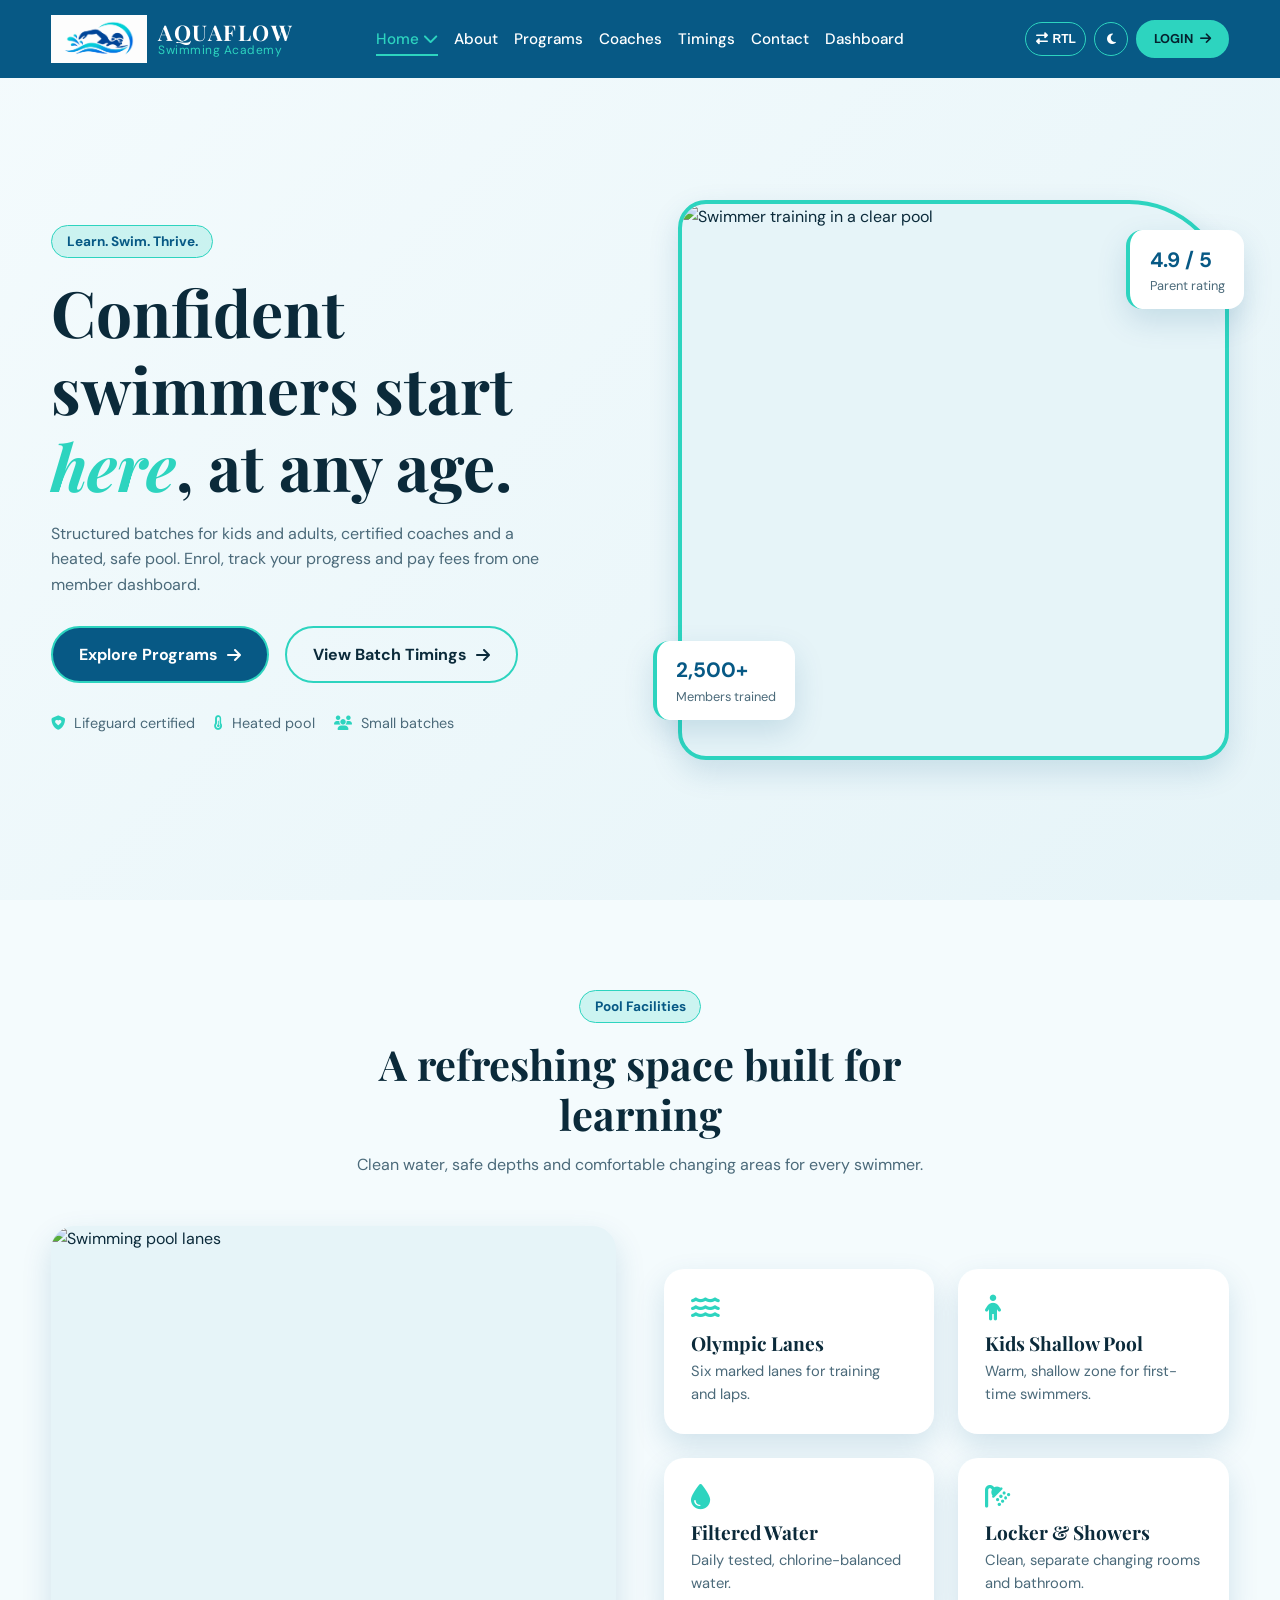
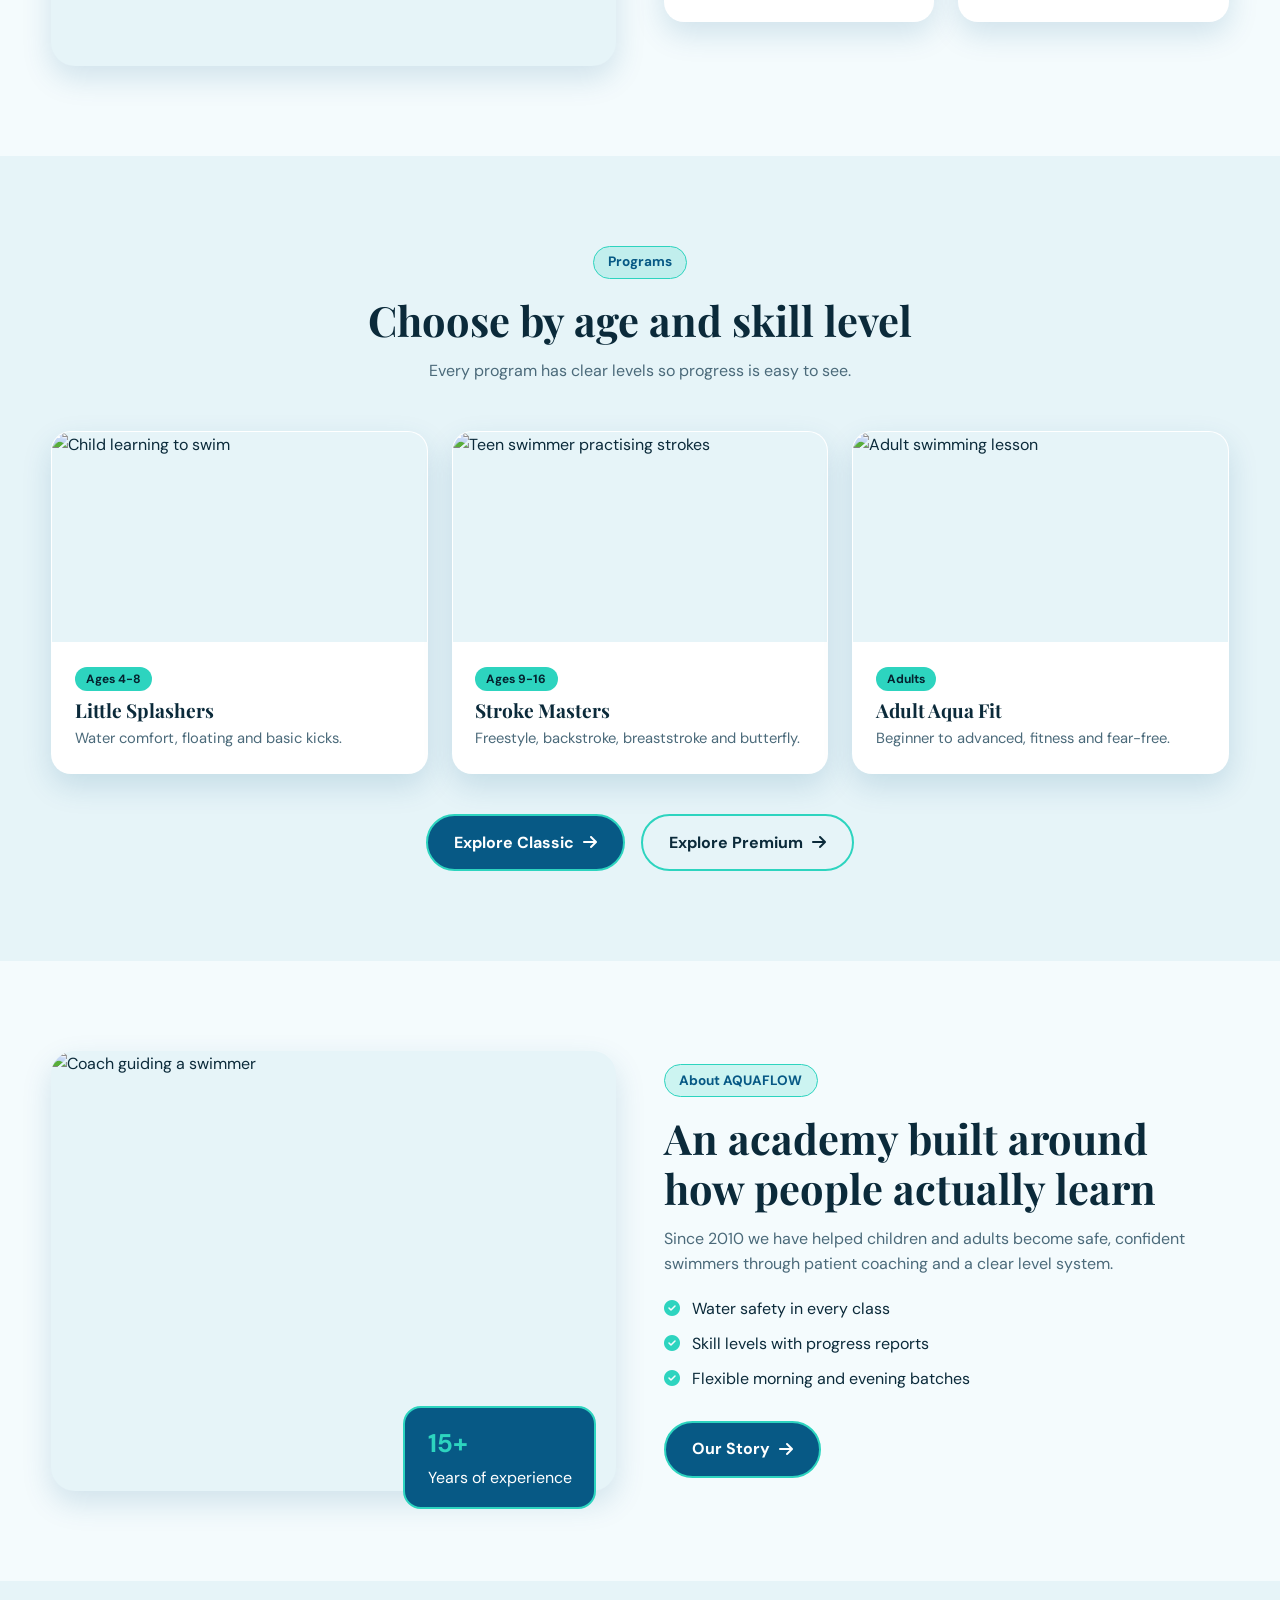
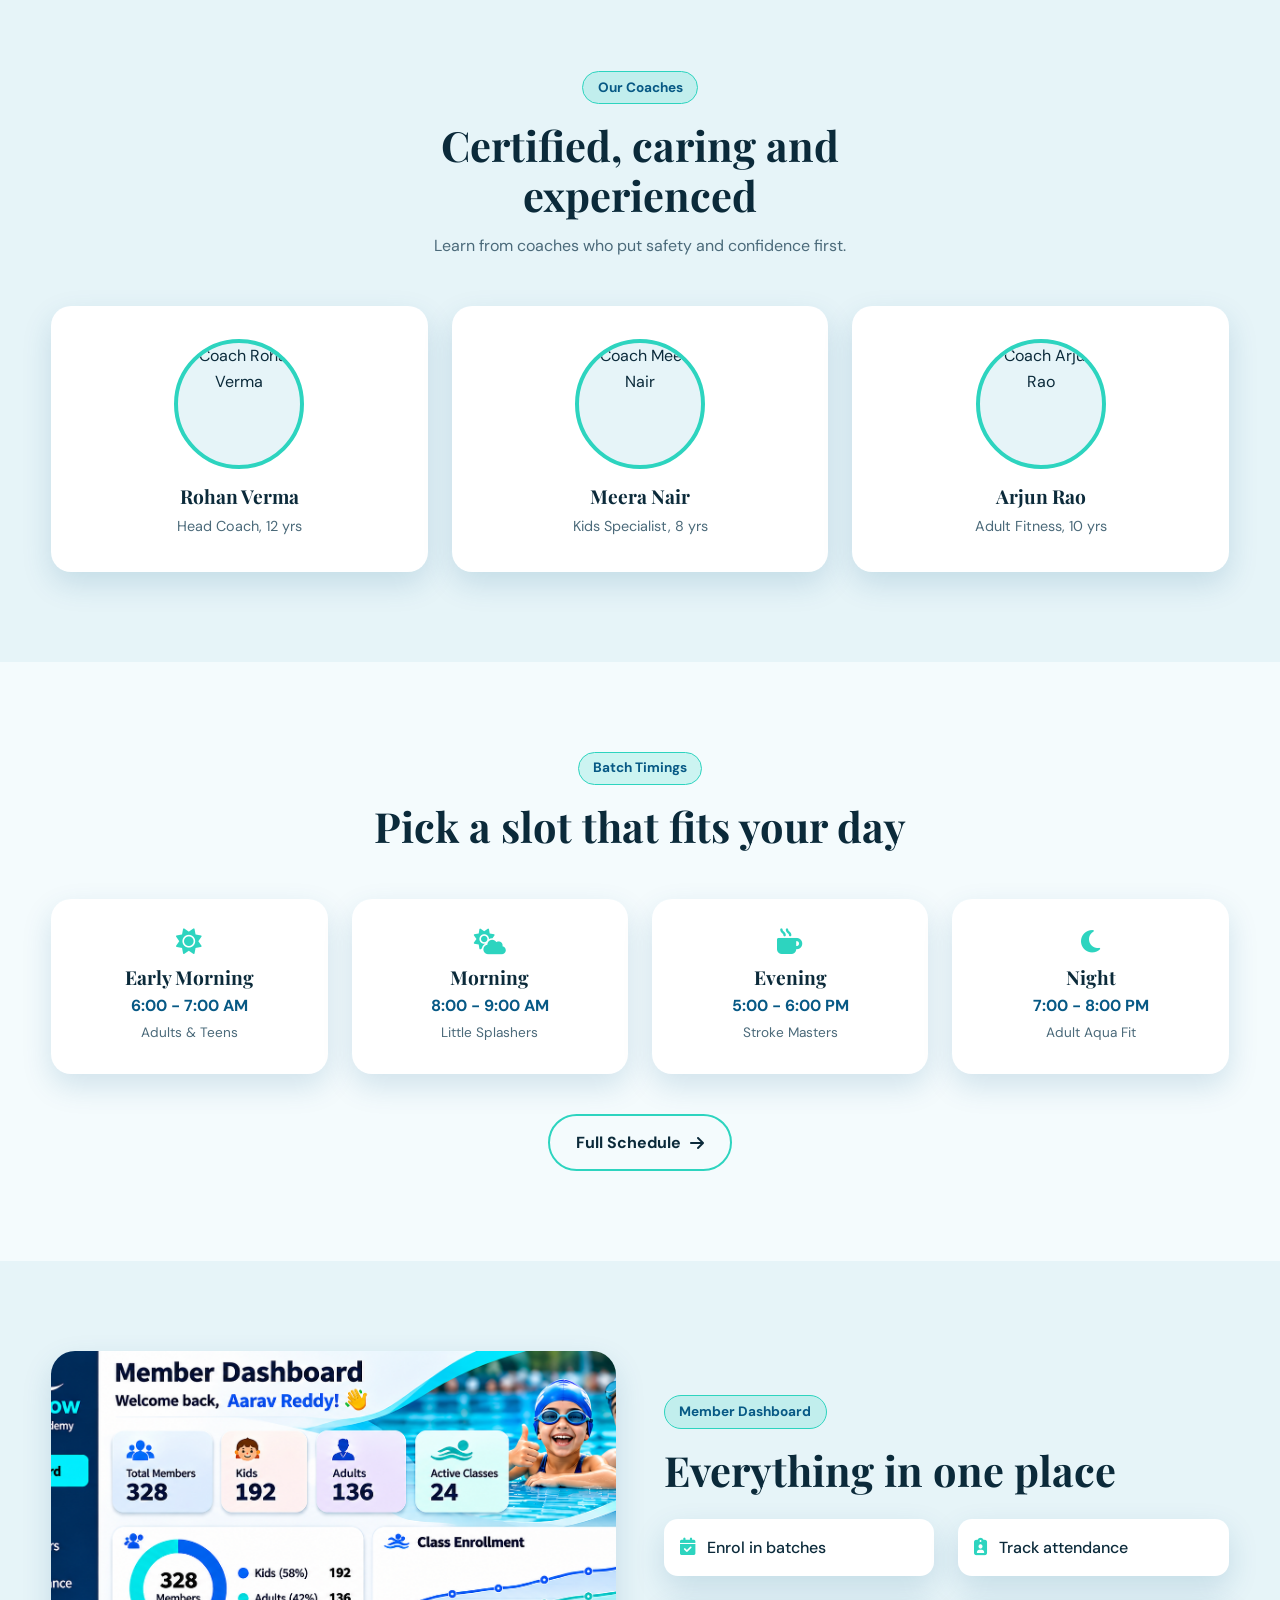
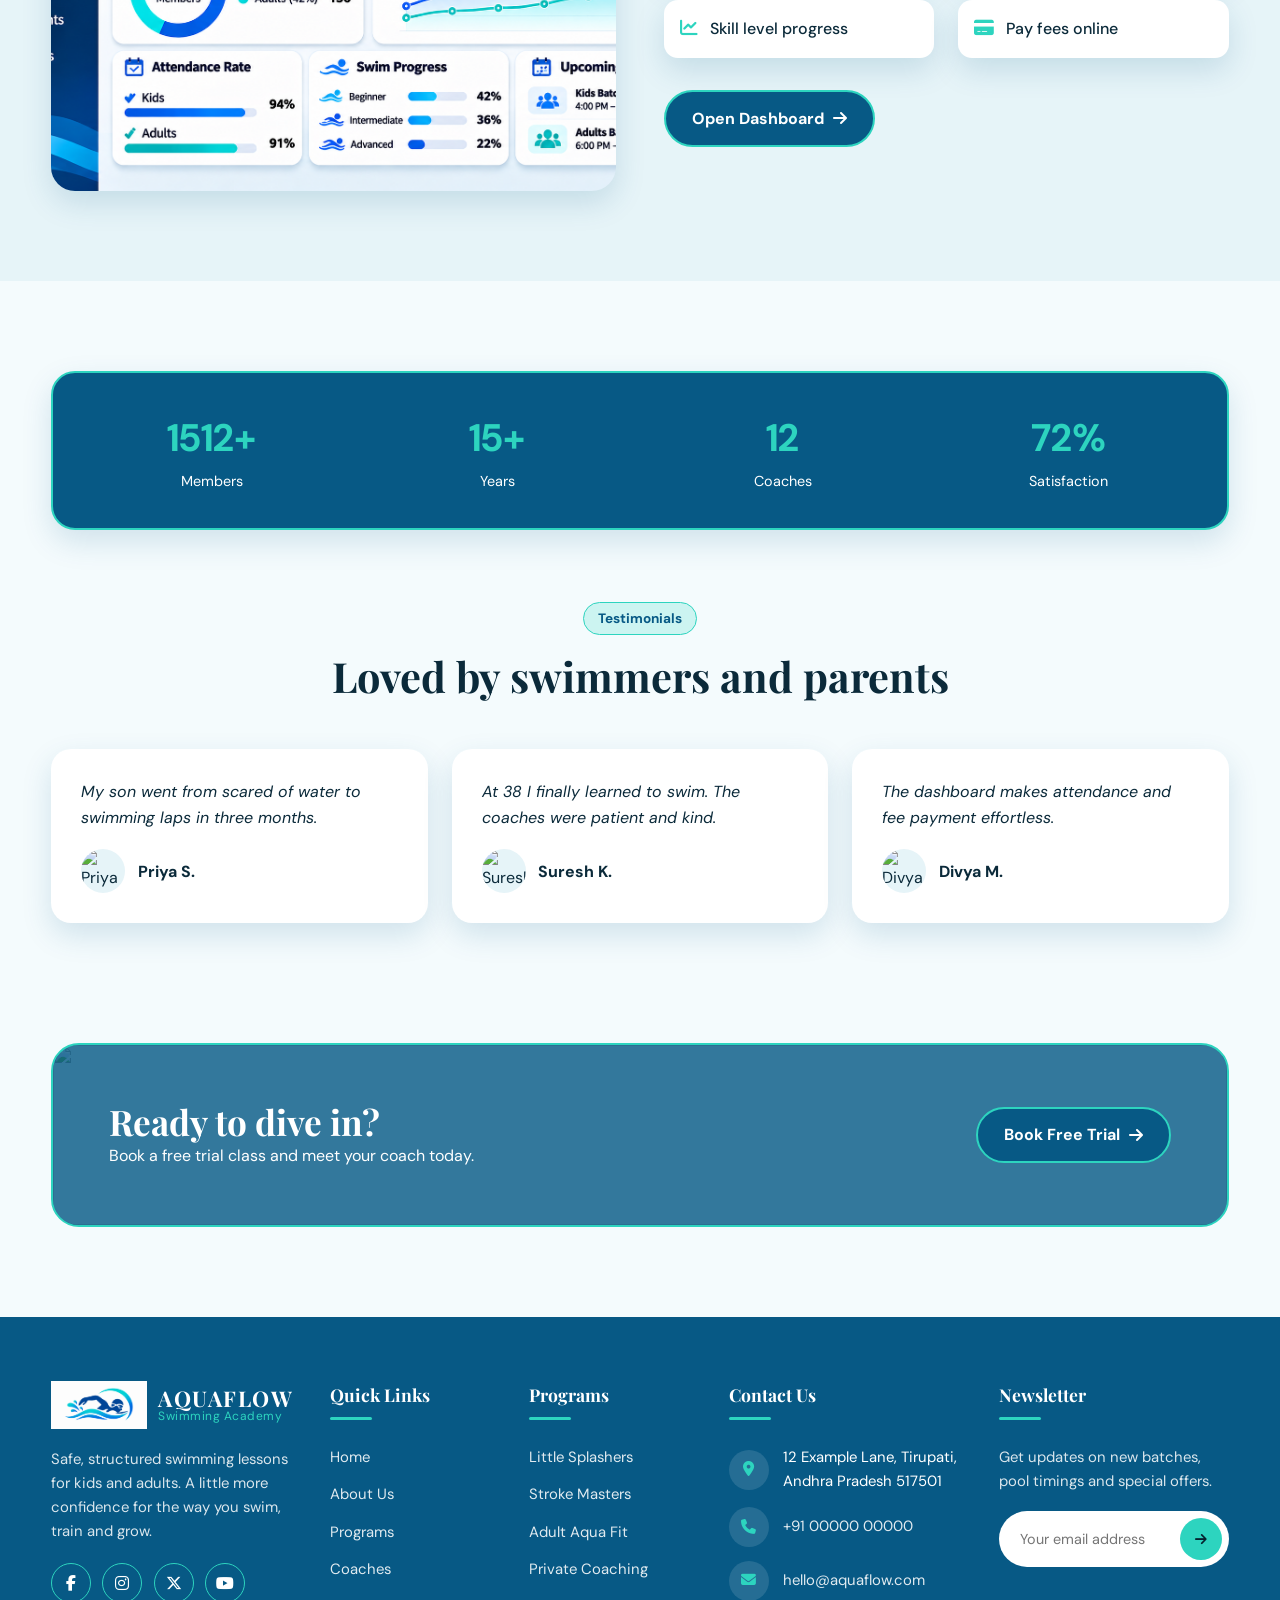
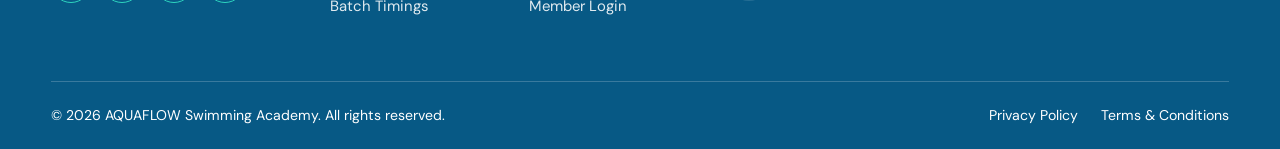
==== index.html @ 8bb1c9a1 "Add files via upload" ====
<!DOCTYPE html>
<html lang="en" dir="ltr" data-theme="light">
<head>
<meta charset="UTF-8">
<meta name="viewport" content="width=device-width, initial-scale=1">
<title>AQUAFLOW Swimming Academy | Home 1</title>
<link rel="preconnect" href="https://fonts.googleapis.com">
<link rel="preconnect" href="https://fonts.gstatic.com" crossorigin>
<link href="https://fonts.googleapis.com/css2?family=DM+Sans:wght@400;500;700&family=Playfair+Display:wght@600;700&display=swap" rel="stylesheet">
<link rel="stylesheet" href="https://cdnjs.cloudflare.com/ajax/libs/font-awesome/6.5.1/css/all.min.css">

<link rel="stylesheet" href="index.css">

</head>
<body>

<!-- HEADER -->
<header class="site-header" id="header">
  <div class="container nav-wrap">
    <a href="index.html" class="brand">
      <img class="logo logo-light" src="/764d7c27-2704-447a-8431-1c050a05b83d.png" alt="AQUAFLOW logo">
      <img class="logo logo-dark" src="/f7fbfc3b-d4d7-49fc-ac09-b3e27f596284.png" alt="AQUAFLOW logo">
      <span class="brand-text"><strong>AQUAFLOW</strong><small>Swimming Academy</small></span>
    </a>
    <nav class="nav" id="nav">
      <ul>
        <li class="dropdown">
          <a href="index.html" class="active">Home <i class="fa-solid fa-chevron-down"></i></a>
          <ul class="dropdown-menu">
            <li>
              <a href="index.html">Home 1</a>
            </li>
            <li>
              <a href="home2.html">Home 2</a>
            </li>
          </ul>
        </li>
        <li>
          <a href="about.html">About</a>
        </li>
        <li>
          <a href="programs.html">Programs</a>
        </li>
        <li>
          <a href="coaches.html">Coaches</a>
        </li>
        <li>
          <a href="timings.html">Timings</a>
        </li>
        <li>
          <a href="contact.html">Contact</a>
        </li>
        <li>
          <a href="dashboard.html">Dashboard</a>
        </li>
      </ul>
    </nav>
    <div class="head-actions">
      <button class="rtl-btn" id="rtlBtn" aria-label="Toggle RTL / LTR"><i class="fa-solid fa-right-left"></i> <span id="rtlTxt">RTL</span></button>
      <button class="theme-btn" id="themeBtn" aria-label="Toggle dark mode"><i class="fa-solid fa-moon"></i></button>
      <a href="login.html" class="btn head-cta">LOGIN <i class="fa-solid fa-arrow-right"></i></a>
      <button class="burger" id="burger" aria-label="Menu"><i class="fa-solid fa-bars"></i></button>
    </div>
  </div>
</header>
<main>

  <!-- 1 HERO -->
  <section class="hero" id="hero">
    <div class="bubbles">
      <span></span>
      <span></span>
      <span></span>
      <span></span>
      <span></span>
      <span></span>
    </div>
    <div class="container hero-grid">
      <div class="hero-copy reveal">
        <span class="eyebrow">Learn. Swim. Thrive.</span>
        <h1>Confident swimmers start <em>here</em>, at any age.</h1>
        <p>Structured batches for kids and adults, certified coaches and a heated, safe pool. Enrol, track your progress and pay fees from one member dashboard.</p>
        <div class="btn-row">
          <a href="programs.html" class="btn btn-primary">Explore Programs <i class="fa-solid fa-arrow-right"></i></a>
          <a href="batch-timings.html" class="btn btn-secondary">View Batch Timings <i class="fa-solid fa-arrow-right"></i></a>
        </div>
        <ul class="chips">
          <li><i class="fa-solid fa-shield-heart"></i> Lifeguard certified</li>
          <li><i class="fa-solid fa-temperature-half"></i> Heated pool</li>
          <li><i class="fa-solid fa-users"></i> Small batches</li>
        </ul>
      </div>
      <div class="hero-media reveal">
        <img src="https://images.unsplash.com/photo-1530549387789-4c1017266635?auto=format&fit=crop&w=1000&q=80" alt="Swimmer training in a clear pool">
        <div class="float-card c1">
          <strong>2,500+</strong>
          <span>Members trained</span>
        </div>
        <div class="float-card c2">
          <strong>4.9 / 5</strong>
          <span>Parent rating</span>
        </div>
      </div>
    </div>
  </section>

  <!-- 2 FACILITIES -->
  <section class="section" id="facilities">
    <div class="container">
      <div class="sec-head reveal">
        <span class="eyebrow">Pool Facilities</span>
        <h2>A refreshing space built for learning</h2>
        <p>Clean water, safe depths and comfortable changing areas for every swimmer.</p>
      </div>
      <div class="split">
        <div class="media-3d reveal">
          <img src="https://static.vecteezy.com/system/resources/thumbnails/048/765/823/small_2x/indoor-olympic-sized-swimming-pool-with-lane-lines-photo.jpg" alt="Swimming pool lanes">
        </div>
        <div class="grid g2">
          <article class="card reveal">
            <i class="fa-solid fa-water"></i>
            <h3>Olympic Lanes</h3>
            <p>Six marked lanes for training and laps.</p>
          </article>
          <article class="card reveal">
            <i class="fa-solid fa-child"></i>
            <h3>Kids Shallow Pool</h3>
            <p>Warm, shallow zone for first-time swimmers.</p>
          </article>
          <article class="card reveal">
            <i class="fa-solid fa-droplet"></i>
            <h3>Filtered Water</h3>
            <p>Daily tested, chlorine-balanced water.</p>
          </article>
          <article class="card reveal">
            <i class="fa-solid fa-shower"></i>
            <h3>Locker &amp; Showers</h3>
            <p>Clean, separate changing rooms and bathroom.</p>
          </article>
        </div>
      </div>
    </div>
  </section>

  <!-- 3 PROGRAMS -->
  <section class="section alt" id="programs">
    <div class="container">
      <div class="sec-head reveal">
        <span class="eyebrow">Programs</span>
        <h2>Choose by age and skill level</h2>
        <p>Every program has clear levels so progress is easy to see.</p>
      </div>
      <div class="grid g3">
        <article class="pcard reveal">
          <img src="https://i.pinimg.com/originals/36/4a/0f/364a0f0145aa4d80a46c3d61e730915a.jpg" alt="Child learning to swim">
          <div>
            <span class="tag">Ages 4-8</span>
            <h3>Little Splashers</h3>
            <p>Water comfort, floating and basic kicks.</p>
            
          </div>
        </article>
        <article class="pcard reveal">
          <img src="https://images.unsplash.com/photo-1560089000-7433a4ebbd64?auto=format&fit=crop&w=800&q=80" alt="Teen swimmer practising strokes">
          <div>
            <span class="tag">Ages 9-16</span>
            <h3>Stroke Masters</h3>
            <p>Freestyle, backstroke, breaststroke and butterfly.</p>
            
          </div>
        </article>
        <article class="pcard reveal">
          <img src="https://images.unsplash.com/photo-1600965962361-9035dbfd1c50?auto=format&fit=crop&w=800&q=80" alt="Adult swimming lesson">
          <div>
            <span class="tag">Adults</span>
            <h3>Adult Aqua Fit</h3>
            <p>Beginner to advanced, fitness and fear-free.</p>
           
          </div>
        </article>
      </div>
      <div class="center reveal btn-row" style="justify-content:center">
        <a href="classicprograms.html" class="btn btn-primary">Explore Classic <i class="fa-solid fa-arrow-right"></i></a>
        <a href="premiumprograms.html" class="btn btn-secondary">Explore Premium <i class="fa-solid fa-arrow-right"></i></a>
      </div>
    </div>
  </section>

  <!-- 4 ABOUT -->
  <section class="section" id="about">
    <div class="container split rev">
      <div class="reveal">
        <span class="eyebrow">About AQUAFLOW</span>
        <h2>An academy built around how people actually learn</h2>
        <p>Since 2010 we have helped children and adults become safe, confident swimmers through patient coaching and a clear level system.</p>
        <ul class="ticks">
          <li><i class="fa-solid fa-circle-check"></i> Water safety in every class</li>
          <li><i class="fa-solid fa-circle-check"></i> Skill levels with progress reports</li>
          <li><i class="fa-solid fa-circle-check"></i> Flexible morning and evening batches</li>
        </ul>
        <a href="about.html" class="btn btn-primary">Our Story <i class="fa-solid fa-arrow-right"></i></a>
      </div>
      <div class="media-3d reveal">
        <img src="https://www.healthylivingandtravel.com/wp-content/uploads/2025/08/healthylivingandtravel.com-Swim-coach-AI-gen-1024x576.jpeg" alt="Coach guiding a swimmer">
        <div class="badge">
          <strong>15+</strong>
          <span>Years of experience</span>
        </div>
      </div>
    </div>
  </section>

  <!-- 5 COACHES -->
  <section class="section alt" id="coaches">
    <div class="container">
      <div class="sec-head reveal">
        <span class="eyebrow">Our Coaches</span>
        <h2>Certified, caring and experienced</h2>
        <p>Learn from coaches who put safety and confidence first.</p>
      </div>
      <div class="grid g3">
        <article class="coach reveal">
          <img src="https://i.pravatar.cc/400?img=12" alt="Coach Rohan Verma">
          <h3>Rohan Verma</h3>
          <span>Head Coach, 12 yrs</span>
        </article>
        <article class="coach reveal">
          <img src="https://i.pravatar.cc/400?img=47" alt="Coach Meera Nair">
          <h3>Meera Nair</h3>
          <span>Kids Specialist, 8 yrs</span>
        </article>
        <article class="coach reveal">
          <img src="https://i.pravatar.cc/400?img=33" alt="Coach Arjun Rao">
          <h3>Arjun Rao</h3>
          <span>Adult Fitness, 10 yrs</span>
        </article>
      </div>
    </div>
  </section>

  <!-- 6 BATCH TIMINGS -->
  <section class="section" id="batches">
    <div class="container">
      <div class="sec-head reveal">
        <span class="eyebrow">Batch Timings</span>
        <h2>Pick a slot that fits your day</h2>
      </div>
      <div class="grid g4">
        <article class="slot reveal">
          <i class="fa-solid fa-sun"></i>
          <h3>Early Morning</h3>
          <p>6:00 - 7:00 AM</p>
          <span>Adults &amp; Teens</span>
        </article>
        <article class="slot reveal">
          <i class="fa-solid fa-cloud-sun"></i>
          <h3>Morning</h3>
          <p>8:00 - 9:00 AM</p>
          <span>Little Splashers</span>
        </article>
        <article class="slot reveal">
          <i class="fa-solid fa-mug-hot"></i>
          <h3>Evening</h3>
          <p>5:00 - 6:00 PM</p>
          <span>Stroke Masters</span>
        </article>
        <article class="slot reveal">
          <i class="fa-solid fa-moon"></i>
          <h3>Night</h3>
          <p>7:00 - 8:00 PM</p>
          <span>Adult Aqua Fit</span>
        </article>
      </div>
      <div class="center reveal">
        <a href="timings.html" class="btn btn-secondary">Full Schedule <i class="fa-solid fa-arrow-right"></i></a>
      </div>
    </div>
  </section>

  <!-- 7 DASHBOARD -->
  <section class="section alt" id="dashboard">
    <div class="container split">
      <div class="media-3d reveal">
        <img src="/e985e7a2-fd9c-4469-81c8-b0af0b5787e3.png" alt="Member dashboard analytics">
      </div>
      <div class="reveal">
        <span class="eyebrow">Member Dashboard</span>
        <h2>Everything in one place</h2>
        <div class="grid g2 mini">
          <div><i class="fa-solid fa-calendar-check"></i> Enrol in batches</div>
          <div><i class="fa-solid fa-clipboard-user"></i> Track attendance</div>
          <div><i class="fa-solid fa-chart-line"></i> Skill level progress</div>
          <div><i class="fa-solid fa-credit-card"></i> Pay fees online</div>
        </div>
        <a href="dashboard.html" class="btn btn-primary">Open Dashboard <i class="fa-solid fa-arrow-right"></i></a>
      </div>
    </div>
  </section>

  <!-- 8 STATS + TESTIMONIALS -->
  <section class="section" id="stories">
    <div class="container">
      <div class="stats reveal">
        <div><b data-count="2500">0</b>+<span>Members</span></div>
        <div><b data-count="15">0</b>+<span>Years</span></div>
        <div>
          <b data-count="12">0</b>
          <span>Coaches</span>
        </div>
        <div><b data-count="98">0</b>%<span>Satisfaction</span></div>
      </div>
      <div class="sec-head reveal">
        <span class="eyebrow">Testimonials</span>
        <h2>Loved by swimmers and parents</h2>
      </div>
      <div class="grid g3">
        <blockquote class="quote reveal">
          <p>My son went from scared of water to swimming laps in three months.</p>
          <footer>
            <img src="https://i.pravatar.cc/100?img=5" alt="Priya S.">
            <b>Priya S.</b>
          </footer>
        </blockquote>
        <blockquote class="quote reveal">
          <p>At 38 I finally learned to swim. The coaches were patient and kind.</p>
          <footer>
            <img src="https://i.pravatar.cc/100?img=15" alt="Suresh K.">
            <b>Suresh K.</b>
          </footer>
        </blockquote>
        <blockquote class="quote reveal">
          <p>The dashboard makes attendance and fee payment effortless.</p>
          <footer>
            <img src="https://i.pravatar.cc/100?img=44" alt="Divya M.">
            <b>Divya M.</b>
          </footer>
        </blockquote>
      </div>
    </div>
  </section>

  <!-- 9 CTA (above footer) -->
  <section class="cta" id="cta">
    <div class="container cta-box reveal">
      <img src="https://swimupacademy.com.my/wp-content/uploads/2022/10/HOME_6-05.png" alt="" aria-hidden="true">
      <div>
        <h2>Ready to dive in?</h2>
        <p>Book a free trial class and meet your coach today.</p>
      </div>
      <a href="contact.html" class="btn btn-primary">Book Free Trial <i class="fa-solid fa-arrow-right"></i></a>
    </div>
  </section>
</main>

<!-- FOOTER -->
<footer class="site-footer">
  <div class="container foot-grid">
    <div class="foot-col brand-col">
      <a href="index.html" class="brand">
        <img class="logo logo-light" src="/764d7c27-2704-447a-8431-1c050a05b83d.png" alt="AQUAFLOW logo">
        <img class="logo logo-dark" src="/f7fbfc3b-d4d7-49fc-ac09-b3e27f596284.png" alt="AQUAFLOW logo">
        <span class="brand-text"><strong>AQUAFLOW</strong><small>Swimming Academy</small></span>
      </a>
      <p>Safe, structured swimming lessons for kids and adults. A little more confidence for the way you swim, train and grow.</p>
      <div class="social">
        <a href="#" aria-label="Facebook">
          <i class="fa-brands fa-facebook-f"></i>
        </a>
        <a href="#" aria-label="Instagram">
          <i class="fa-brands fa-instagram"></i>
        </a>
        <a href="#" aria-label="X">
          <i class="fa-brands fa-x-twitter"></i>
        </a>
        <a href="#" aria-label="YouTube">
          <i class="fa-brands fa-youtube"></i>
        </a>
      </div>
    </div>
    <div class="foot-col">
      <h4>Quick Links</h4>
      <ul>
        <li>
          <a href="index.html">Home</a>
        </li>
        <li>
          <a href="about.html">About Us</a>
        </li>
        <li>
          <a href="programs.html">Programs</a>
        </li>
        <li>
          <a href="coaches.html">Coaches</a>
        </li>
        <li>
          <a href="timings.html">Batch Timings</a>
        </li>
      </ul>
    </div>
    <div class="foot-col">
      <h4>Programs</h4>
      <ul>
        <li>
          <a href="classicprograms.html#little-splashers">Little Splashers</a>
        </li>
        <li>
          <a href="classicprograms.html#stroke-masters">Stroke Masters</a>
        </li>
        <li>
          <a href="classicprograms.html#adult-aqua-fit">Adult Aqua Fit</a>
        </li>
        <li>
          <a href="premiumprograms.html#private-coaching">Private Coaching</a>
        </li>
        <li>
          <a href="login.html">Member Login</a>
        </li>
      </ul>
    </div>
    <div class="foot-col">
      <h4>Contact Us</h4>
      <ul class="contact-list">
        <li>
          <span class="ico"><i class="fa-solid fa-location-dot"></i></span>
          <span>12 Example Lane, Tirupati,<br>Andhra Pradesh 517501</span>
        </li>
        <li>
          <span class="ico"><i class="fa-solid fa-phone"></i></span>
          <a href="tel:+910000000000">+91 00000 00000</a>
        </li>
        <li>
          <span class="ico"><i class="fa-solid fa-envelope"></i></span>
          <a href="mailto:hello@aquaflow.com">hello@aquaflow.com</a>
        </li>
      </ul>
    </div>
    <div class="foot-col news">
      <h4>Newsletter</h4>
      <p>Get updates on new batches, pool timings and special offers.</p>
      <form class="news-form" id="newsForm">
        <input type="email" id="newsEmail" placeholder="Your email address" aria-label="Email address" required>
        <button type="submit" aria-label="Subscribe"><i class="fa-solid fa-arrow-right"></i></button>
      </form>
      <span class="news-msg" id="newsMsg" role="status"></span>
    </div>
  </div>
  <div class="container foot-bottom">
    <span>&copy; 2026 AQUAFLOW Swimming Academy. All rights reserved.</span>
    <span><a href="privacy-policy.html">Privacy Policy</a><a href="terms-and-conditions.html">Terms &amp; Conditions</a></span>
  </div>
</footer>

<script src="index.js">

</script>
</body>
</html>
---- index.css ----
/* ---------- THEME COLOURS (light mode) ---------- */
:root {
  --primary:#075985;
  --secondary:#2DD4BF;
  --bg:#f4fbfd;
  --alt:#e6f4f8;
  --card:#fff;
  --text:#0b2a3a;
  --muted:#4b6a7a;
  --shadow:0 12px 30px rgba(7,89,133,.15);
  --hf:#075985;
  --logo-bg:transparent;
}

/* ---------- THEME COLOURS (dark mode) ---------- */
[data-theme="dark"] {
  --primary:#082F49;
  --secondary:#5EEAD4;
  --bg:#06202f;
  --alt:#082a3f;
  --card:#0b3652;
  --text:#e8f6fa;
  --muted:#a5c4d1;
  --shadow:0 12px 30px rgba(0,0,0,.4);
  --hf:#082F49;
  --logo-bg:transparent;
}

/* ---------- RESET AND BASE ---------- */
* {
  box-sizing:border-box;
  margin:0;
  padding:0;
}

html {
  scroll-behavior:smooth;
}

body {
  font-family:'DM Sans',sans-serif;
  background:var(--bg);
  color:var(--text);
  line-height:1.6;
  overflow-x:hidden;
  transition:background .4s,color .4s;
}

h1,
h2,
h3 {
  font-family:'Playfair Display',serif;
  line-height:1.2;
}

img {
  max-width:100%;
  display:block;
  background:var(--alt);
}

a {
  text-decoration:none;
  color:inherit;
  transition:.3s;
}

ul {
  list-style:none;
}

/* ---------- LAYOUT HELPERS ---------- */
.container {
  width:min(1200px,92%);
  margin:auto;
}

.center {
  text-align:center;
  margin-top:2.5rem;
}

/* LOGO: background now matches header/footer (change --logo-bg above if your PNG needs a fixed colour) */
.logo {
  height:48px;
  width:auto;
  background:var(--logo-bg);
}

.logo-dark {
  display:none;
}

[data-theme="dark"] .logo-light {
  display:none;
}

[data-theme="dark"] .logo-dark {
  display:block;
}

/* buttons */
.btn {
  display:inline-flex;
  align-items:center;
  gap:.6rem;
  padding:.85rem 1.6rem;
  border-radius:50px;
  font-weight:700;
  border:2px solid transparent;
  cursor:pointer;
  transition:.35s;
}

.btn i {
  transition:transform .35s;
}

.btn:hover i {
  transform:translateX(5px);
}

[dir="rtl"] .fa-arrow-right {
  transform:scaleX(-1);
}

[dir="rtl"] .btn:hover i,
[dir="rtl"] .link:hover i {
  transform:scaleX(-1) translateX(5px);
}

.btn-primary {
  background:var(--primary);
  color:#fff;
  border-color:var(--secondary);
}

.btn-primary:hover {
  background:var(--secondary);
  color:#05222f;
  transform:translateY(-3px);
  box-shadow:0 10px 22px rgba(45,212,191,.4);
}

.btn-secondary {
  background:transparent;
  color:var(--text);
  border-color:var(--secondary);
}

.btn-secondary:hover {
  background:var(--secondary);
  color:#05222f;
  transform:translateY(-3px);
}

/* header: logo left | nav centre | actions right */
.site-header {
  position:fixed;
  top:0;
  width:100%;
  z-index:50;
  background:var(--hf);
  color:#fff;
  transition:.4s;
}

.site-header.scrolled {
  box-shadow:0 6px 24px rgba(0,0,0,.25);
}

/* ---------- HEADER LAYOUT ---------- */
.nav-wrap {
  display:grid;
  grid-template-columns:1fr auto 1fr;
  align-items:center;
  gap:1.5rem;
  height:78px;
}

.brand {
  display:flex;
  align-items:center;
  gap:.7rem;
  color:#fff;
  justify-self:start;
}

.brand-text {
  display:flex;
  flex-direction:column;
  line-height:1.1;
}

.brand-text strong {
  font-family:'Playfair Display',serif;
  font-size:1.35rem;
  letter-spacing:1.5px;
}

.brand-text small {
  font-size:.75rem;
  color:var(--secondary);
  letter-spacing:.5px;
}

.nav {
  justify-self:center;
}

.nav>ul {
  display:flex;
  gap:1rem;
  align-items:center;
  justify-content:center;
}

.nav a {
  color:#fff;
  font-weight:500;
  font-size:.95rem;
  position:relative;
  padding:.3rem 0;
}

.nav a:hover,
.nav a.active {
  color:var(--secondary);
}

.nav>ul>li>a::after {
  content:"";
  position:absolute;
  inset-inline-start:0;
  bottom:-2px;
  width:0;
  height:2px;
  background:var(--secondary);
  transition:.35s;
}

.nav>ul>li>a:hover::after,
.nav a.active::after {
  width:100%;
}

/* ---------- DROPDOWN MENU ---------- */
.dropdown {
  position:relative;
}

.dropdown-menu {
  position:absolute;
  top:130%;
  inset-inline-start:0;
  min-width:150px;
  background:var(--hf);
  border:1px solid var(--secondary);
  border-radius:12px;
  padding:.5rem;
  opacity:0;
  visibility:hidden;
  transform:translateY(12px) rotateX(-15deg);
  transform-origin:top;
  transition:.35s;
}

.dropdown:hover .dropdown-menu {
  opacity:1;
  visibility:visible;
  transform:none;
}

.dropdown-menu a {
  display:block;
  padding:.5rem .8rem;
}

/* ---------- HEADER ACTIONS (RTL, theme, login) ---------- */
.head-actions {
  display:flex;
  align-items:center;
  gap:.5rem;
  justify-self:end;
}

.head-cta {
  padding:.45rem 1rem;
  font-size:.8rem;
  gap:.4rem;
  background:var(--secondary);
  color:#05222f;
  border-color:var(--secondary);
}

.head-cta:hover {
  background:var(--primary);
  color:#fff;
  border-color:var(--secondary);
}

.theme-btn,
.rtl-btn,
.burger {
  background:none;
  border:1px solid var(--secondary);
  color:#fff;
  height:34px;
  border-radius:50px;
  cursor:pointer;
  transition:.3s;
  font-weight:700;
  font-size:.75rem;
}

.theme-btn,
.burger {
  width:34px;
  border-radius:50%;
}

.rtl-btn {
  padding:0 .6rem;
  display:inline-flex;
  align-items:center;
  gap:.3rem;
}

.theme-btn:hover,
.rtl-btn:hover,
.burger:hover {
  background:var(--secondary);
  color:#05222f;
  transform:translateY(-2px);
}

.burger {
  display:none;
}

/* hero fills viewport */

/* ---------- HERO SECTION ---------- */
.hero {
  min-height:100vh;
  min-height:100svh;
  display:flex;
  align-items:center;
  padding:110px 0 50px;
  position:relative;
  overflow:hidden;
  background:linear-gradient(135deg,var(--bg),var(--alt));
}

.hero-grid {
  display:grid;
  grid-template-columns:1.05fr 1fr;
  gap:3rem;
  align-items:center;
  position:relative;
  z-index:1;
}

.eyebrow {
  display:inline-block;
  color:var(--primary);
  background:rgba(45,212,191,.2);
  padding:.3rem .9rem;
  border-radius:50px;
  font-weight:700;
  font-size:.85rem;
  margin-bottom:1rem;
  border:1px solid var(--secondary);
}

[data-theme="dark"] .eyebrow {
  color:var(--secondary);
}

h1 {
  font-size:clamp(2.3rem,5vw,4rem);
  margin-bottom:1rem;
}

h1 em {
  color:var(--secondary);
  font-style:italic;
}

.hero-copy p {
  color:var(--muted);
  max-width:520px;
  margin-bottom:1.8rem;
}

.btn-row {
  display:flex;
  gap:1rem;
  flex-wrap:wrap;
}

.chips {
  display:flex;
  gap:1.2rem;
  flex-wrap:wrap;
  margin-top:1.8rem;
  color:var(--muted);
  font-size:.9rem;
}

.chips i {
  color:var(--secondary);
  margin-inline-end:.3rem;
}

/* ---------- HERO IMAGE AND FLOATING CARDS ---------- */
.hero-media {
  position:relative;
}

.hero-media img {
  border-radius:28px 100px 28px 28px;
  height:min(70vh,560px);
  width:100%;
  object-fit:cover;
  box-shadow:var(--shadow);
  border:4px solid var(--secondary);
}

.float-card {
  position:absolute;
  background:var(--card);
  padding:.8rem 1.2rem;
  border-radius:16px;
  box-shadow:var(--shadow);
  display:flex;
  flex-direction:column;
  border-inline-start:4px solid var(--secondary);
  animation:float 4s ease-in-out infinite;
}

.float-card strong {
  font-size:1.3rem;
  color:var(--primary);
}

[data-theme="dark"] .float-card strong {
  color:var(--secondary);
}

.float-card span {
  font-size:.8rem;
  color:var(--muted);
}

.c1 {
  inset-inline-start:-25px;
  bottom:40px;
}

.c2 {
  inset-inline-end:-15px;
  top:30px;
  animation-delay:1.5s;
}

@keyframes float {
  50% {
    transform:translateY(-14px);
  }
}

/* ---------- BUBBLE ANIMATION ---------- */
.bubbles span {
  position:absolute;
  bottom:-60px;
  border-radius:50%;
  border:2px solid var(--secondary);
  opacity:.5;
  animation:rise 12s linear infinite;
}

.bubbles span:nth-child(1) {
  left:8%;
  width:30px;
  height:30px;
}

.bubbles span:nth-child(2) {
  left:25%;
  width:18px;
  height:18px;
  animation-delay:3s;
}

.bubbles span:nth-child(3) {
  left:45%;
  width:40px;
  height:40px;
  animation-delay:6s;
}

.bubbles span:nth-child(4) {
  left:65%;
  width:22px;
  height:22px;
  animation-delay:2s;
}

.bubbles span:nth-child(5) {
  left:82%;
  width:34px;
  height:34px;
  animation-delay:8s;
}

.bubbles span:nth-child(6) {
  left:95%;
  width:16px;
  height:16px;
  animation-delay:5s;
}

@keyframes rise {
  to {
    transform:translateY(-110vh) translateX(30px);
  }
}

/* sections */

/* ---------- GENERIC SECTIONS ---------- */
.section {
  padding:90px 0;
}

.alt {
  background:var(--alt);
}

.sec-head {
  text-align:center;
  max-width:640px;
  margin:0 auto 3rem;
}

.sec-head h2,
.split h2 {
  font-size:clamp(1.8rem,3.4vw,2.6rem);
  margin-bottom:.8rem;
}

.sec-head p,
.split p {
  color:var(--muted);
}

/* ---------- GRID UTILITIES ---------- */
.grid {
  display:grid;
  gap:1.5rem;
}

.g2 {
  grid-template-columns:repeat(2,1fr);
}

.g3 {
  grid-template-columns:repeat(3,1fr);
}

.g4 {
  grid-template-columns:repeat(4,1fr);
}

.split {
  display:grid;
  grid-template-columns:1fr 1fr;
  gap:3rem;
  align-items:center;
}

.split.rev>:first-child {
  order:1;
}

/* ---------- CARDS (facilities, slots, quotes, coaches, programs) ---------- */
.card,
.slot,
.quote,
.coach,

/* ---------- PROGRAM CARDS ---------- */
.pcard {
  background:var(--card);
  border-radius:20px;
  box-shadow:var(--shadow);
  transition:.4s;
  border:1px solid transparent;
}

.card:hover,
.slot:hover,
.quote:hover,
.coach:hover,
.pcard:hover {
  transform:translateY(-10px);
  border-color:var(--secondary);
}

.card {
  padding:1.6rem;
}

.card i,
.slot i,
.mini i {
  color:var(--secondary);
  font-size:1.6rem;
  margin-bottom:.7rem;
  transition:.4s;
}

.card:hover i,
.slot:hover i {
  transform:rotateY(360deg);
}

.card h3,
.slot h3,
.pcard h3,
.coach h3 {
  font-size:1.2rem;
  margin-bottom:.3rem;
}

.card p,
.pcard p {
  color:var(--muted);
  font-size:.92rem;
}

/* ---------- IMAGE WITH HOVER EFFECT ---------- */
.media-3d {
  position:relative;
  perspective:900px;
}

.media-3d img {
  border-radius:24px;
  width:100%;
  height:440px;
  object-fit:cover;
  box-shadow:var(--shadow);
  transition:.6s;
}

.media-3d:hover img {
  transform:scale(1.03);
}

.badge {
  position:absolute;
  bottom:-18px;
  inset-inline-end:20px;
  background:var(--primary);
  color:#fff;
  padding:1rem 1.4rem;
  border-radius:18px;
  border:2px solid var(--secondary);
  display:flex;
  flex-direction:column;
  animation:float 4s ease-in-out infinite;
}

.badge strong {
  font-size:1.6rem;
  color:var(--secondary);
}

.pcard {
  overflow:hidden;
}

.pcard img {
  height:210px;
  width:100%;
  object-fit:cover;
  transition:.6s;
}

.pcard:hover img {
  transform:scale(1.1);
}

.pcard>div {
  padding:1.4rem;
}

.tag {
  display:inline-block;
  background:var(--secondary);
  color:#05222f;
  font-size:.75rem;
  font-weight:700;
  padding:.15rem .7rem;
  border-radius:50px;
  margin-bottom:.5rem;
}

.link {
  color:var(--primary);
  font-weight:700;
  display:inline-flex;
  gap:.5rem;
  margin-top:.8rem;
}

[data-theme="dark"] .link {
  color:var(--secondary);
}

.link:hover {
  color:var(--secondary);
  gap:.9rem;
}

.ticks {
  margin:1.2rem 0 1.8rem;
  display:grid;
  gap:.6rem;
}

.ticks i {
  color:var(--secondary);
  margin-inline-end:.5rem;
}

/* ---------- COACH CARDS ---------- */
.coach {
  text-align:center;
  padding:2rem 1.5rem;
}

.coach img {
  width:130px;
  height:130px;
  border-radius:50%;
  object-fit:cover;
  margin:0 auto 1rem;
  border:4px solid var(--secondary);
  transition:.5s;
}

.coach:hover img {
  transform:scale(1.08);
}

.coach span {
  color:var(--muted);
  font-size:.9rem;
}

/* ---------- BATCH TIMING SLOTS ---------- */
.slot {
  padding:1.8rem;
  text-align:center;
}

.slot p {
  font-weight:700;
  color:var(--primary);
}

[data-theme="dark"] .slot p {
  color:var(--secondary);
}

.slot span {
  font-size:.85rem;
  color:var(--muted);
}

/* ---------- DASHBOARD MINI LIST ---------- */
.mini {
  margin:1.5rem 0 2rem;
}

.mini div {
  background:var(--card);
  padding:1rem;
  border-radius:14px;
  box-shadow:var(--shadow);
  font-weight:500;
  transition:.3s;
}

.mini div:hover {
  transform:translateX(8px);
  border-inline-start:4px solid var(--secondary);
}

.mini i {
  font-size:1.1rem;
  margin:0 .5rem 0 0;
  margin-inline-end:.5rem;
}

/* ---------- STATS STRIP ---------- */
.stats {
  display:grid;
  grid-template-columns:repeat(4,1fr);
  text-align:center;
  background:var(--primary);
  color:#fff;
  border-radius:24px;
  padding:2.2rem 1rem;
  margin-bottom:4.5rem;
  border:2px solid var(--secondary);
  box-shadow:var(--shadow);
}

.stats div {
  font-size:2.4rem;
  font-weight:700;
  color:var(--secondary);
}

.stats span {
  display:block;
  font-size:.9rem;
  color:#fff;
  font-weight:400;
}

/* ---------- TESTIMONIALS ---------- */
.quote {
  padding:1.8rem;
}

.quote p {
  font-style:italic;
  margin-bottom:1.2rem;
}

.quote footer {
  display:flex;
  align-items:center;
  gap:.8rem;
}

.quote footer img {
  width:44px;
  height:44px;
  border-radius:50%;
  object-fit:cover;
}

/* CTA */

/* ---------- CALL TO ACTION BAND ---------- */
.cta {
  padding:30px 0 90px;
}

.cta-box {
  position:relative;
  overflow:hidden;
  border-radius:28px;
  padding:3.5rem;
  display:flex;
  justify-content:space-between;
  align-items:center;
  gap:2rem;
  flex-wrap:wrap;
  color:#fff;
  background:var(--primary);
  border:2px solid var(--secondary);
}

.cta-box img {
  position:absolute;
  inset:0;
  width:100%;
  height:100%;
  object-fit:cover;
  opacity:.2;
}

.cta-box>* {
  position:relative;
}

.cta-box h2 {
  font-size:2.2rem;
}

/* footer (same colour as header) */

/* ---------- FOOTER ---------- */
.site-footer {
  background:var(--hf);
  color:#fff;
  padding-top:64px;
}

.foot-grid {
  display:grid;
  grid-template-columns:1.35fr .9fr .9fr 1.3fr 1.3fr;
  gap:2.5rem;
  text-align:start;
  align-items:start;
}

.foot-col .brand {
  justify-content:flex-start;
}

.foot-col p {
  margin:1.2rem 0;
  font-size:.93rem;
  opacity:.85;
  max-width:300px;
}

.foot-col h4 {
  font-family:'Playfair Display',serif;
  font-size:1.1rem;
  margin-bottom:1.6rem;
  color:#fff;
  position:relative;
  padding-bottom:.7rem;
}

.foot-col h4::after {
  content:"";
  position:absolute;
  inset-inline-start:0;
  bottom:0;
  width:42px;
  height:3px;
  border-radius:3px;
  background:var(--secondary);
  transition:width .4s;
}

.foot-col:hover h4::after {
  width:70px;
}

.foot-col>ul>li {
  margin-bottom:.85rem;
  font-size:.93rem;
}

.foot-col>ul>li>a {
  display:inline-block;
  opacity:.88;
}

.foot-col>ul>li>a:hover {
  color:var(--secondary);
  opacity:1;
  transform:translateX(6px);
}

[dir="rtl"] .foot-col>ul>li>a:hover {
  transform:translateX(-6px);
}

.social {
  display:flex;
  gap:.7rem;
}

.social a {
  width:40px;
  height:40px;
  border:1px solid var(--secondary);
  border-radius:50%;
  display:grid;
  place-items:center;
  color:#fff;
}

.social a:hover {
  background:var(--secondary);
  color:#05222f;
  transform:translateY(-4px) rotate(360deg);
}

.contact-list li {
  display:flex;
  align-items:center;
  gap:.9rem;
  margin-bottom:1rem;
  font-size:.93rem;
}

.contact-list .ico {
  flex:0 0 40px;
  height:40px;
  border-radius:50%;
  background:rgba(255,255,255,.12);
  display:grid;
  place-items:center;
  color:var(--secondary);
  transition:.35s;
}

.contact-list li:hover .ico {
  background:var(--secondary);
  color:#05222f;
  transform:rotateY(180deg);
}

.contact-list a:hover {
  color:var(--secondary);
}

.news p {
  margin:0 0 1.1rem;
  font-size:.93rem;
  opacity:.85;
}

.news-form {
  display:flex;
  align-items:center;
  background:#fff;
  border-radius:50px;
  padding:5px;
  border:2px solid transparent;
  transition:.35s;
}

.news-form:focus-within {
  border-color:var(--secondary);
  box-shadow:0 0 0 4px rgba(45,212,191,.25);
}

.news-form input {
  flex:1;
  min-width:0;
  border:0;
  outline:0;
  background:transparent;
  padding:.55rem .9rem;
  font:inherit;
  font-size:.9rem;
  color:#0b2a3a;
}

.news-form button {
  flex:0 0 42px;
  height:42px;
  border:0;
  border-radius:50%;
  background:var(--secondary);
  color:#05222f;
  cursor:pointer;
  transition:.35s;
}

.news-form button:hover {
  background:var(--primary);
  color:#fff;
  transform:rotate(-10deg) scale(1.08);
}

.news-msg {
  display:block;
  margin-top:.7rem;
  font-size:.85rem;
  color:var(--secondary);
  min-height:1.2em;
}

.foot-bottom {
  display:flex;
  justify-content:space-between;
  flex-wrap:wrap;
  gap:1rem;
  margin-top:3rem;
  padding:1.4rem 0;
  border-top:1px solid rgba(255,255,255,.2);
  font-size:.88rem;
}

.foot-bottom a {
  margin-inline-start:1.4rem;
}

.foot-bottom a:hover {
  color:var(--secondary);
}

/* reveal */

/* ---------- SCROLL REVEAL ---------- */
.reveal {
  opacity:0;
  transform:translateY(40px);
  transition:opacity .8s,transform .8s;
}

.reveal.show {
  opacity:1;
  transform:none;
}

@media(max-width:1100px) {
  .nav-wrap {
    grid-template-columns:1fr auto;
  }
  .burger {
    display:block;
  }
  .head-cta {
    display:none;
  }
  .nav {
    position:fixed;
    top:78px;
    left:0;
    right:0;
    background:var(--hf);
    max-height:0;
    overflow:hidden;
    transition:.5s;
  }
  .nav.open {
    max-height:80vh;
    overflow:auto;
    border-top:1px solid var(--secondary);
  }
  .nav>ul {
    flex-direction:column;
    align-items:flex-start;
    padding:1.2rem 5%;
  }
  .dropdown-menu {
    position:static;
    opacity:1;
    visibility:visible;
    transform:none;
    border:0;
    padding-inline-start:1rem;
  }
  .hero-grid,
  .split {
    grid-template-columns:1fr;
  }
  .split.rev>:first-child {
    order:0;
  }
  .g3,
  .g4 {
    grid-template-columns:repeat(2,1fr);
  }
  .foot-grid {
    grid-template-columns:repeat(3,1fr);
  }
}

@media(max-width:620px) {
  .g2,
  .g3,
  .g4,
  .foot-grid {
    grid-template-columns:1fr;
  }
  .stats {
    grid-template-columns:1fr 1fr;
    gap:1.5rem;
  }
  .cta-box {
    padding:2rem;
  }
  .c1,
  .c2 {
    display:none;
  }
  .foot-bottom {
    justify-content:center;
    text-align:center;
  }
  .brand-text small {
    display:none;
  }
}

@media(prefers-reduced-motion:reduce) {
  * {
    animation:none!important;
    transition:none!important;
  }
  .reveal {
    opacity:1;
    transform:none;
  }
}
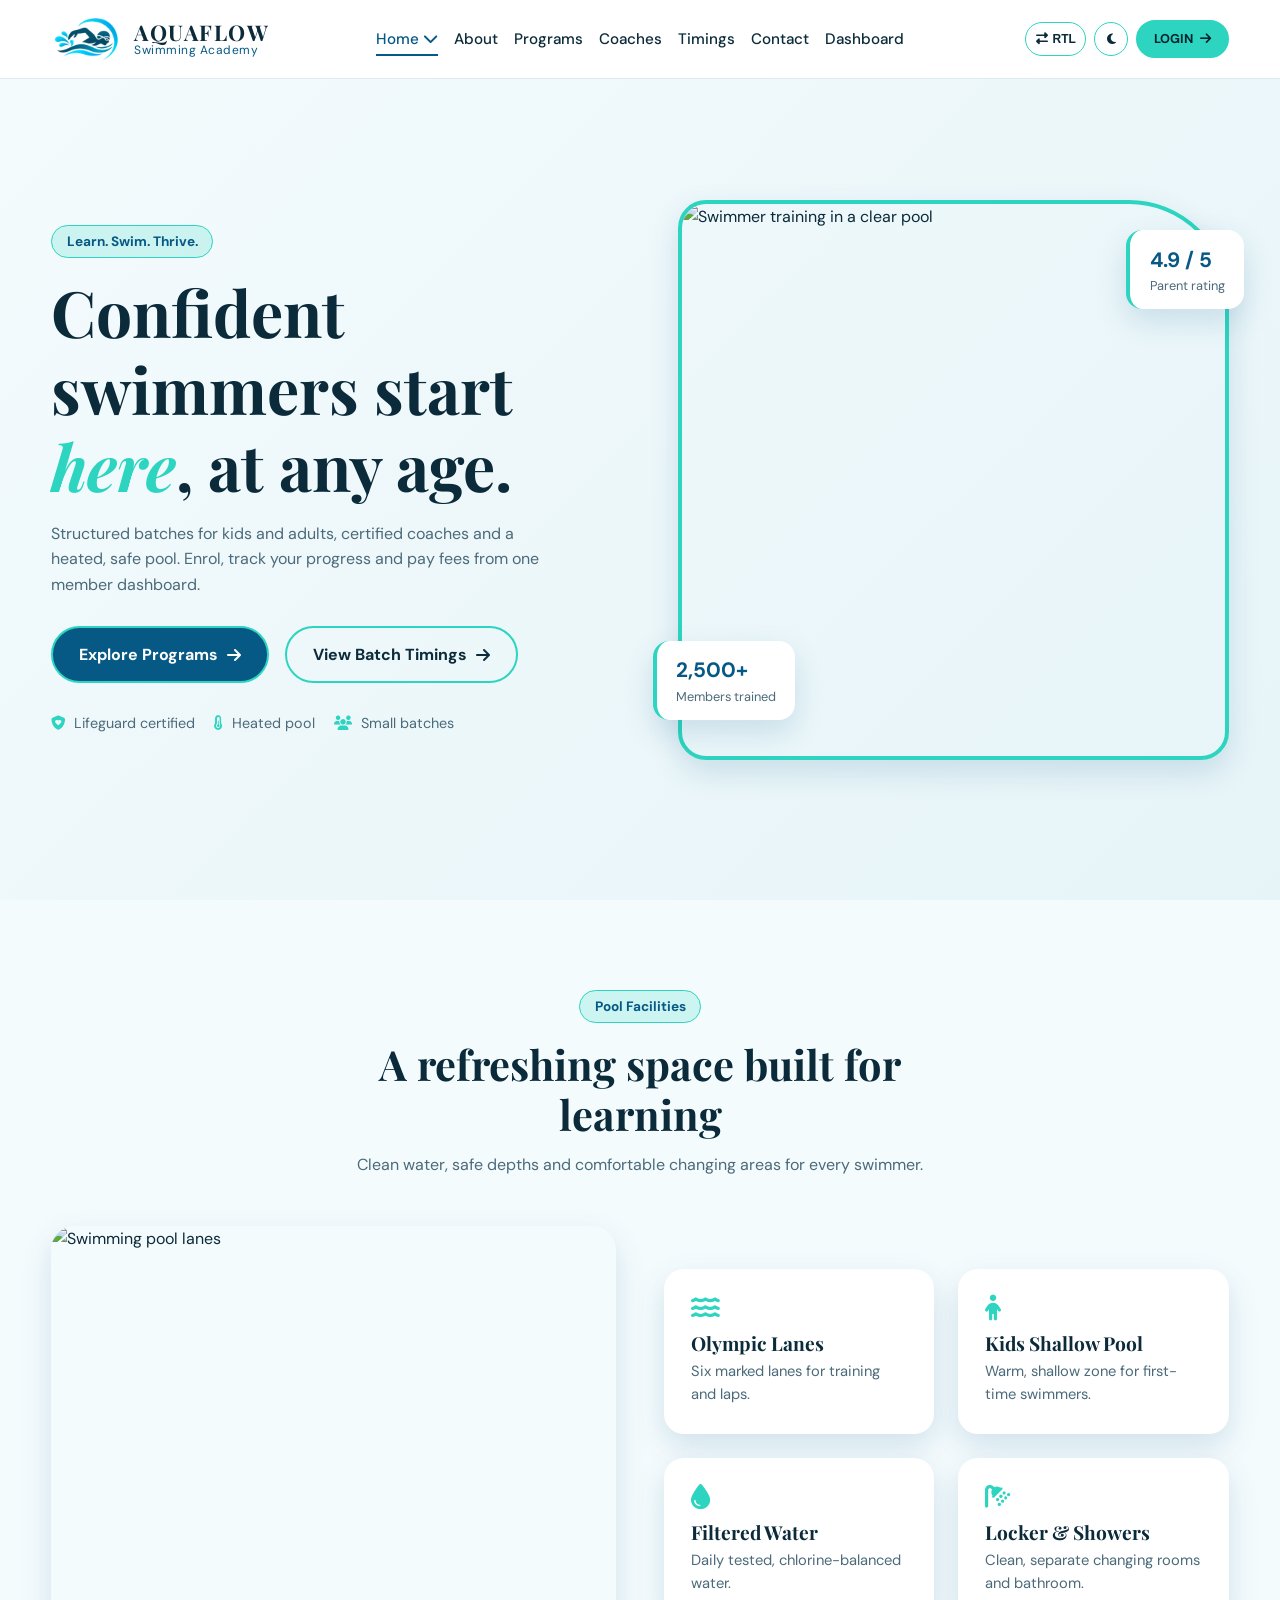
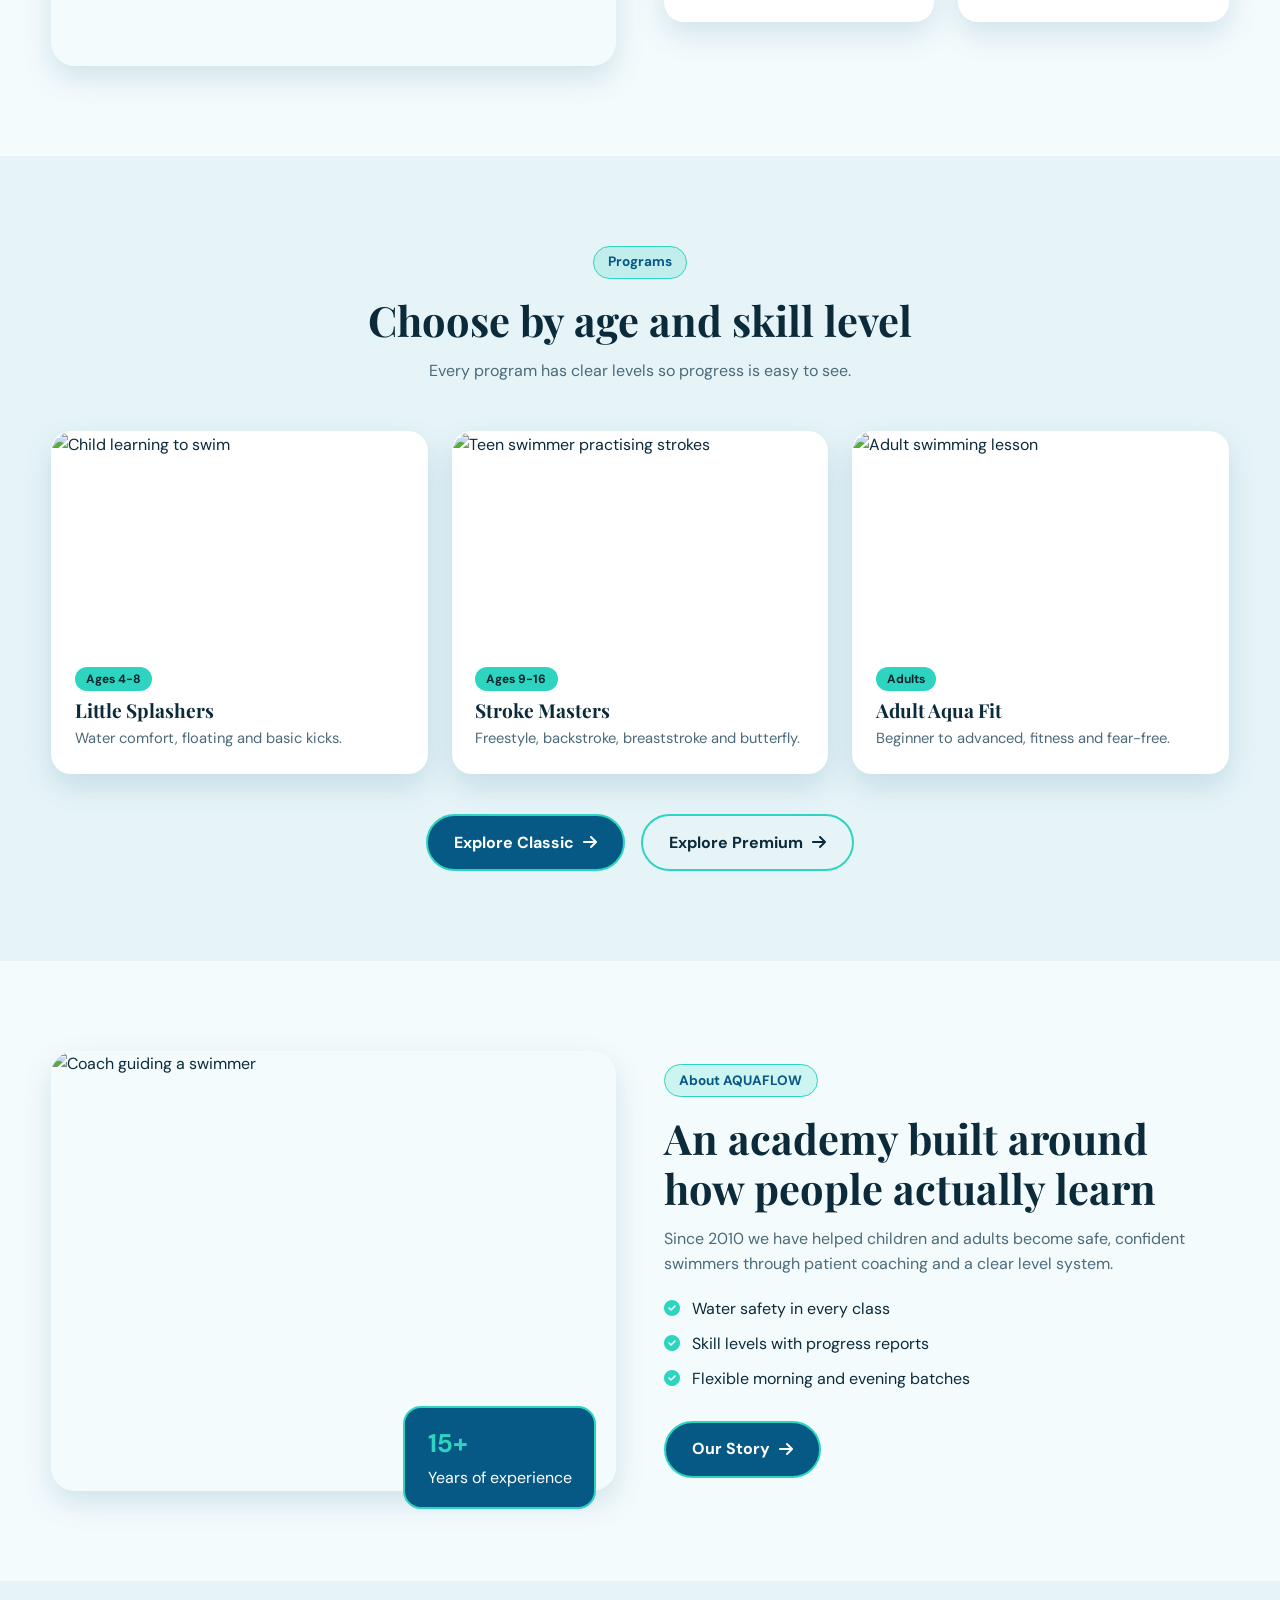
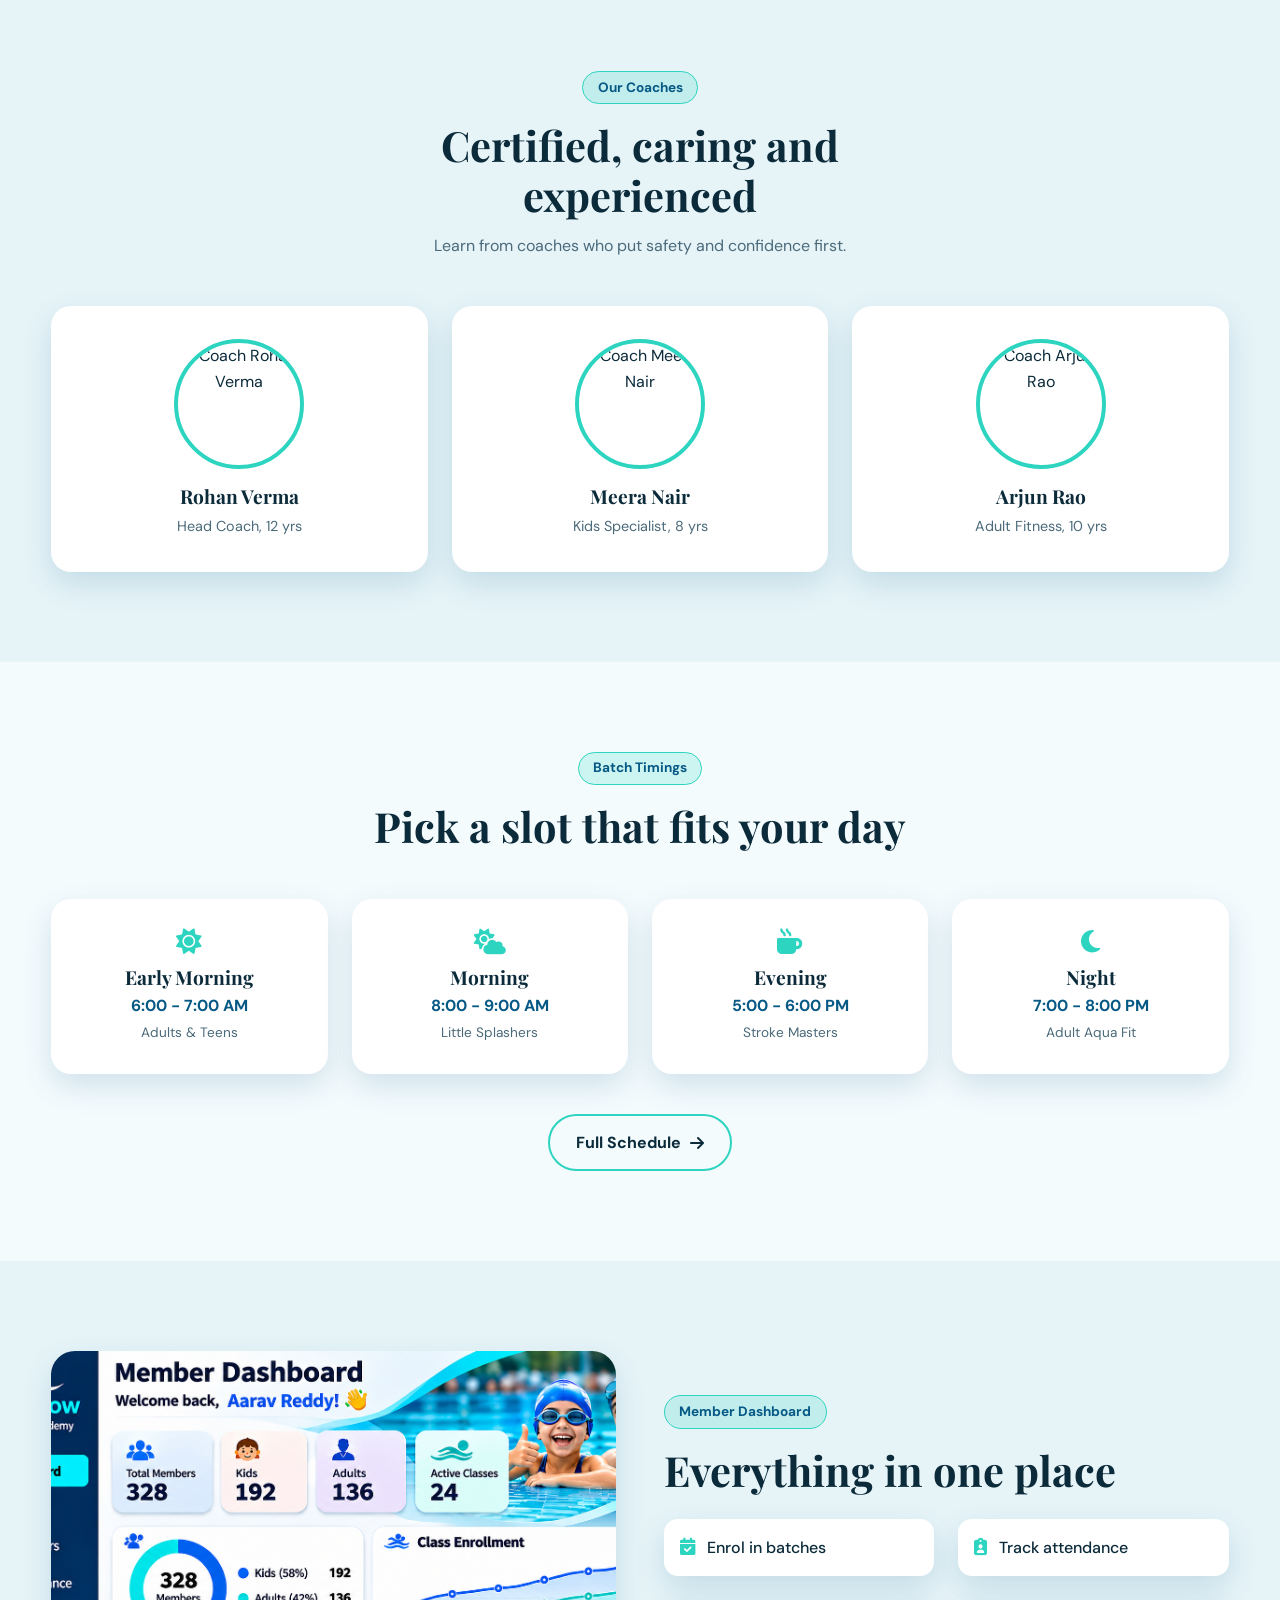
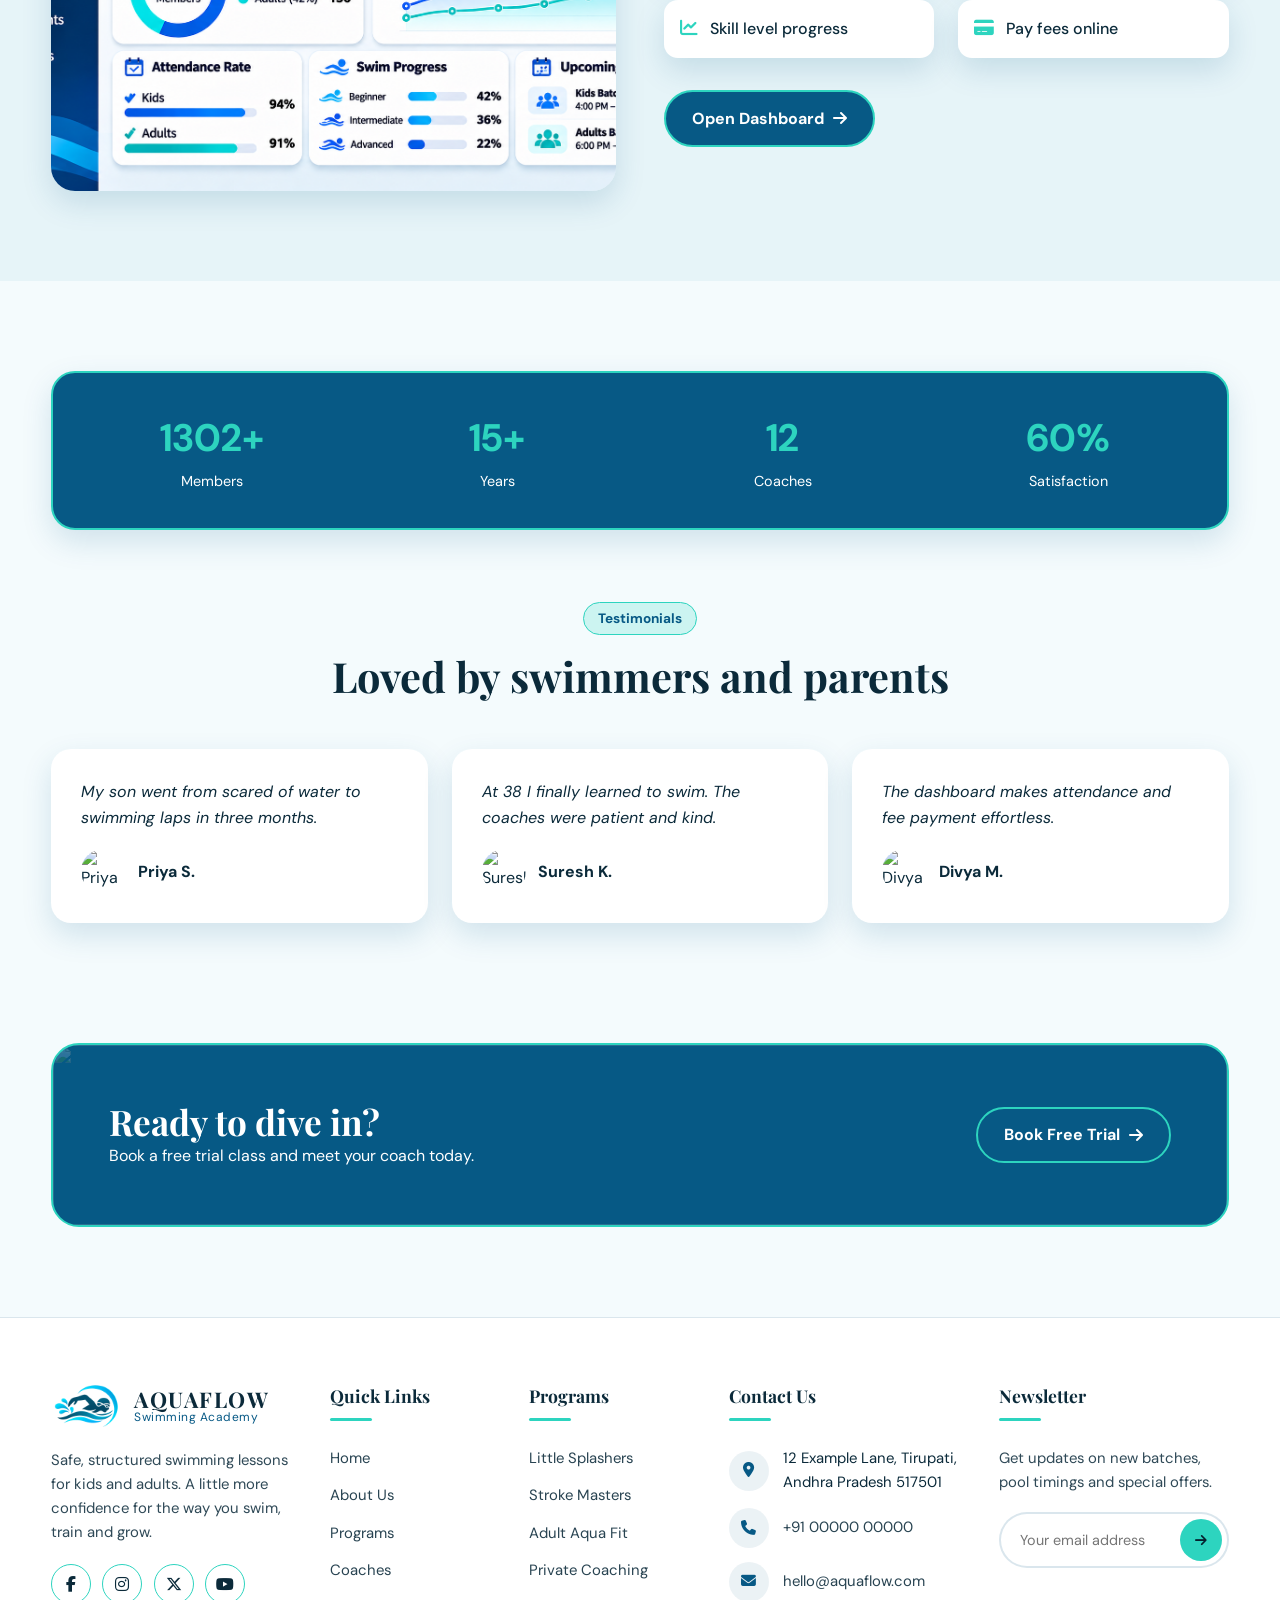
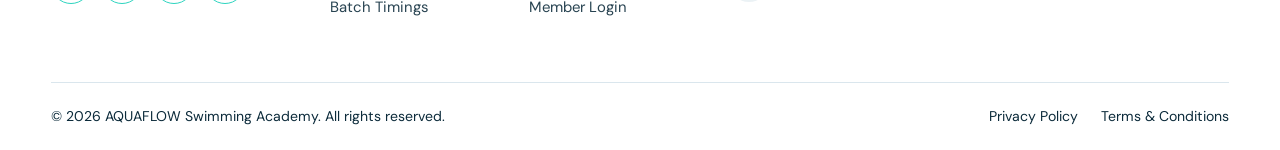
==== commit 10f9221c: "Add files via upload" ====
--- a/index.html
+++ b/index.html
@@ -18,8 +18,8 @@
 <header class="site-header" id="header">
   <div class="container nav-wrap">
     <a href="index.html" class="brand">
-      <img class="logo logo-light" src="/764d7c27-2704-447a-8431-1c050a05b83d.png" alt="AQUAFLOW logo">
-      <img class="logo logo-dark" src="/f7fbfc3b-d4d7-49fc-ac09-b3e27f596284.png" alt="AQUAFLOW logo">
+      <img class="logo logo-light" src="/5c2d7d0f-e06c-4cac-b547-8323ac05494d.png" alt="AQUAFLOW logo">
+      <img class="logo logo-dark" src="/b3144d84-5d94-4f27-bd70-ffb059d0b265.png" alt="AQUAFLOW logo">
       <span class="brand-text"><strong>AQUAFLOW</strong><small>Swimming Academy</small></span>
     </a>
     <nav class="nav" id="nav">
@@ -157,7 +157,6 @@
             <span class="tag">Ages 4-8</span>
             <h3>Little Splashers</h3>
             <p>Water comfort, floating and basic kicks.</p>
-            
           </div>
         </article>
         <article class="pcard reveal">
@@ -166,7 +165,6 @@
             <span class="tag">Ages 9-16</span>
             <h3>Stroke Masters</h3>
             <p>Freestyle, backstroke, breaststroke and butterfly.</p>
-            
           </div>
         </article>
         <article class="pcard reveal">
@@ -175,7 +173,6 @@
             <span class="tag">Adults</span>
             <h3>Adult Aqua Fit</h3>
             <p>Beginner to advanced, fitness and fear-free.</p>
-           
           </div>
         </article>
       </div>
@@ -357,8 +354,8 @@
   <div class="container foot-grid">
     <div class="foot-col brand-col">
       <a href="index.html" class="brand">
-        <img class="logo logo-light" src="/764d7c27-2704-447a-8431-1c050a05b83d.png" alt="AQUAFLOW logo">
-        <img class="logo logo-dark" src="/f7fbfc3b-d4d7-49fc-ac09-b3e27f596284.png" alt="AQUAFLOW logo">
+        <img class="logo logo-light" src="/5c2d7d0f-e06c-4cac-b547-8323ac05494d.png" alt="AQUAFLOW logo">
+        <img class="logo logo-dark" src="/b3144d84-5d94-4f27-bd70-ffb059d0b265.png" alt="AQUAFLOW logo">
         <span class="brand-text"><strong>AQUAFLOW</strong><small>Swimming Academy</small></span>
       </a>
       <p>Safe, structured swimming lessons for kids and adults. A little more confidence for the way you swim, train and grow.</p>
@@ -454,4 +451,4 @@
 
 </script>
 </body>
-</html>
+</html>
--- a/index.css
+++ b/index.css
@@ -9,7 +9,23 @@
   --muted:#4b6a7a;
   --shadow:0 12px 30px rgba(7,89,133,.15);
   --hf:#075985;
-  --logo-bg:transparent;
+
+  /* HEADER (light mode = plain white) */
+  --hdr-bg:#ffffff;
+  --hdr-text:#0b2a3a;
+  --hdr-accent:#075985;
+  --hdr-border:rgba(7,89,133,.12);
+
+  /* FOOTER (light mode = plain white) */
+  --ftr-bg:#ffffff;
+  --ftr-text:#0b2a3a;
+  --ftr-accent:#075985;
+  --ftr-border:rgba(7,89,133,.15);
+  --ftr-soft:rgba(7,89,133,.08);
+
+  /* LOGO background = same colour as header / footer */
+  --logo-bg-header:var(--hdr-bg);
+  --logo-bg-footer:var(--ftr-bg);
 }
 
 /* ---------- THEME COLOURS (dark mode) ---------- */
@@ -23,7 +39,19 @@
   --muted:#a5c4d1;
   --shadow:0 12px 30px rgba(0,0,0,.4);
   --hf:#082F49;
-  --logo-bg:transparent;
+
+  /* HEADER (dark mode keeps the dark blue) */
+  --hdr-bg:#082F49;
+  --hdr-text:#ffffff;
+  --hdr-accent:#5EEAD4;
+  --hdr-border:transparent;
+
+  /* FOOTER (dark mode keeps the dark blue) */
+  --ftr-bg:#082F49;
+  --ftr-text:#ffffff;
+  --ftr-accent:#5EEAD4;
+  --ftr-border:rgba(255,255,255,.2);
+  --ftr-soft:rgba(255,255,255,.12);
 }
 
 /* ---------- RESET AND BASE ---------- */
@@ -56,7 +84,6 @@
 img {
   max-width:100%;
   display:block;
-  background:var(--alt);
 }
 
 a {
@@ -80,11 +107,18 @@
   margin-top:2.5rem;
 }
 
-/* LOGO: background now matches header/footer (change --logo-bg above if your PNG needs a fixed colour) */
+/* ---------- LOGO (full brightness, background = header / footer colour) ---------- */
 .logo {
   height:48px;
   width:auto;
-  background:var(--logo-bg);
+  opacity:1;
+  filter:none;
+  background:var(--logo-bg-header);
+  border-radius:8px;
+}
+
+.site-footer .logo {
+  background:var(--logo-bg-footer);
 }
 
 .logo-dark {
@@ -154,22 +188,26 @@
   transform:translateY(-3px);
 }
 
-/* header: logo left | nav centre | actions right */
+/* ---------- HEADER (white in light mode, dark blue in dark mode) ---------- */
 .site-header {
   position:fixed;
   top:0;
   width:100%;
   z-index:50;
-  background:var(--hf);
-  color:#fff;
+  background:var(--hdr-bg);
+  color:var(--hdr-text);
+  border-bottom:1px solid var(--hdr-border);
   transition:.4s;
 }
 
 .site-header.scrolled {
+  box-shadow:0 6px 24px rgba(0,0,0,.12);
+}
+
+[data-theme="dark"] .site-header.scrolled {
   box-shadow:0 6px 24px rgba(0,0,0,.25);
 }
 
-/* ---------- HEADER LAYOUT ---------- */
 .nav-wrap {
   display:grid;
   grid-template-columns:1fr auto 1fr;
@@ -186,6 +224,10 @@
   justify-self:start;
 }
 
+.site-header .brand {
+  color:var(--hdr-text);
+}
+
 .brand-text {
   display:flex;
   flex-direction:column;
@@ -204,6 +246,10 @@
   letter-spacing:.5px;
 }
 
+.site-header .brand-text small {
+  color:var(--hdr-accent);
+}
+
 .nav {
   justify-self:center;
 }
@@ -216,7 +262,7 @@
 }
 
 .nav a {
-  color:#fff;
+  color:var(--hdr-text);
   font-weight:500;
   font-size:.95rem;
   position:relative;
@@ -225,7 +271,7 @@
 
 .nav a:hover,
 .nav a.active {
-  color:var(--secondary);
+  color:var(--hdr-accent);
 }
 
 .nav>ul>li>a::after {
@@ -235,7 +281,7 @@
   bottom:-2px;
   width:0;
   height:2px;
-  background:var(--secondary);
+  background:var(--hdr-accent);
   transition:.35s;
 }
 
@@ -254,7 +300,7 @@
   top:130%;
   inset-inline-start:0;
   min-width:150px;
-  background:var(--hf);
+  background:var(--hdr-bg);
   border:1px solid var(--secondary);
   border-radius:12px;
   padding:.5rem;
@@ -263,6 +309,7 @@
   transform:translateY(12px) rotateX(-15deg);
   transform-origin:top;
   transition:.35s;
+  box-shadow:0 10px 24px rgba(7,89,133,.12);
 }
 
 .dropdown:hover .dropdown-menu {
@@ -304,7 +351,7 @@
 .burger {
   background:none;
   border:1px solid var(--secondary);
-  color:#fff;
+  color:var(--hdr-text);
   height:34px;
   border-radius:50px;
   cursor:pointer;
@@ -337,8 +384,6 @@
 .burger {
   display:none;
 }
-
-/* hero fills viewport */
 
 /* ---------- HERO SECTION ---------- */
 .hero {
@@ -527,8 +572,6 @@
   }
 }
 
-/* sections */
-
 /* ---------- GENERIC SECTIONS ---------- */
 .section {
   padding:90px 0;
@@ -589,8 +632,6 @@
 .slot,
 .quote,
 .coach,
-
-/* ---------- PROGRAM CARDS ---------- */
 .pcard {
   background:var(--card);
   border-radius:20px;
@@ -856,8 +897,6 @@
   object-fit:cover;
 }
 
-/* CTA */
-
 /* ---------- CALL TO ACTION BAND ---------- */
 .cta {
   padding:30px 0 90px;
@@ -895,13 +934,21 @@
   font-size:2.2rem;
 }
 
-/* footer (same colour as header) */
-
-/* ---------- FOOTER ---------- */
+/* ---------- FOOTER (white in light mode, dark blue in dark mode) ---------- */
 .site-footer {
-  background:var(--hf);
-  color:#fff;
+  background:var(--ftr-bg);
+  color:var(--ftr-text);
   padding-top:64px;
+  border-top:1px solid var(--ftr-border);
+  transition:background .4s,color .4s;
+}
+
+.site-footer .brand {
+  color:var(--ftr-text);
+}
+
+.site-footer .brand-text small {
+  color:var(--ftr-accent);
 }
 
 .foot-grid {
@@ -927,7 +974,7 @@
   font-family:'Playfair Display',serif;
   font-size:1.1rem;
   margin-bottom:1.6rem;
-  color:#fff;
+  color:var(--ftr-text);
   position:relative;
   padding-bottom:.7rem;
 }
@@ -959,7 +1006,7 @@
 }
 
 .foot-col>ul>li>a:hover {
-  color:var(--secondary);
+  color:var(--ftr-accent);
   opacity:1;
   transform:translateX(6px);
 }
@@ -980,7 +1027,7 @@
   border-radius:50%;
   display:grid;
   place-items:center;
-  color:#fff;
+  color:var(--ftr-text);
 }
 
 .social a:hover {
@@ -1001,10 +1048,10 @@
   flex:0 0 40px;
   height:40px;
   border-radius:50%;
-  background:rgba(255,255,255,.12);
+  background:var(--ftr-soft);
   display:grid;
   place-items:center;
-  color:var(--secondary);
+  color:var(--ftr-accent);
   transition:.35s;
 }
 
@@ -1015,7 +1062,7 @@
 }
 
 .contact-list a:hover {
-  color:var(--secondary);
+  color:var(--ftr-accent);
 }
 
 .news p {
@@ -1030,7 +1077,7 @@
   background:#fff;
   border-radius:50px;
   padding:5px;
-  border:2px solid transparent;
+  border:2px solid var(--ftr-border);
   transition:.35s;
 }
 
@@ -1072,7 +1119,7 @@
   display:block;
   margin-top:.7rem;
   font-size:.85rem;
-  color:var(--secondary);
+  color:var(--ftr-accent);
   min-height:1.2em;
 }
 
@@ -1083,7 +1130,7 @@
   gap:1rem;
   margin-top:3rem;
   padding:1.4rem 0;
-  border-top:1px solid rgba(255,255,255,.2);
+  border-top:1px solid var(--ftr-border);
   font-size:.88rem;
 }
 
@@ -1092,10 +1139,8 @@
 }
 
 .foot-bottom a:hover {
-  color:var(--secondary);
-}
-
-/* reveal */
+  color:var(--ftr-accent);
+}
 
 /* ---------- SCROLL REVEAL ---------- */
 .reveal {
@@ -1124,7 +1169,7 @@
     top:78px;
     left:0;
     right:0;
-    background:var(--hf);
+    background:var(--hdr-bg);
     max-height:0;
     overflow:hidden;
     transition:.5s;
@@ -1145,6 +1190,7 @@
     visibility:visible;
     transform:none;
     border:0;
+    box-shadow:none;
     padding-inline-start:1rem;
   }
   .hero-grid,
@@ -1199,4 +1245,4 @@
     opacity:1;
     transform:none;
   }
-}
+}
